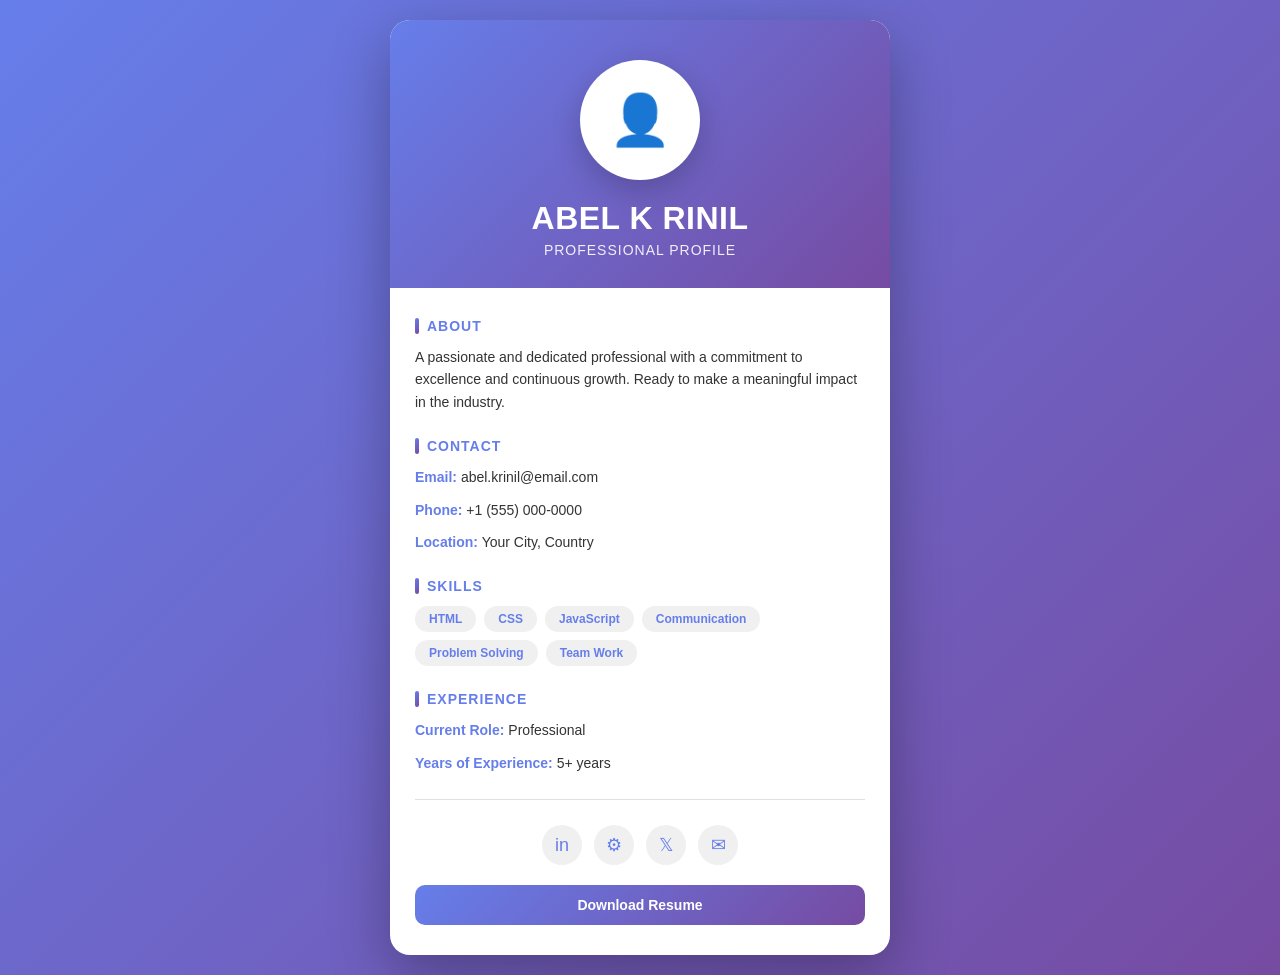
==== profile.html @ 77d21fb9 "UPDATE" ====
<!DOCTYPE html>
<html lang="en">
<head>
    <meta charset="UTF-8">
    <meta name="viewport" content="width=device-width, initial-scale=1.0">
    <title>ABEL K RINIL - Profile</title>
    <style>
        * {
            margin: 0;
            padding: 0;
            box-sizing: border-box;
        }

        body {
            font-family: 'Segoe UI', Tahoma, Geneva, Verdana, sans-serif;
            background: linear-gradient(135deg, #667eea 0%, #764ba2 100%);
            min-height: 100vh;
            display: flex;
            justify-content: center;
            align-items: center;
            padding: 20px;
        }

        .profile-container {
            background: white;
            border-radius: 20px;
            box-shadow: 0 20px 60px rgba(0, 0, 0, 0.3);
            max-width: 500px;
            width: 100%;
            overflow: hidden;
            animation: slideIn 0.5s ease-out;
        }

        @keyframes slideIn {
            from {
                opacity: 0;
                transform: translateY(20px);
            }
            to {
                opacity: 1;
                transform: translateY(0);
            }
        }

        .profile-header {
            background: linear-gradient(135deg, #667eea 0%, #764ba2 100%);
            padding: 40px 20px 30px;
            text-align: center;
            color: white;
        }

        .profile-pic {
            width: 120px;
            height: 120px;
            border-radius: 50%;
            background: white;
            margin: 0 auto 20px;
            display: flex;
            align-items: center;
            justify-content: center;
            font-size: 50px;
            box-shadow: 0 10px 30px rgba(0, 0, 0, 0.2);
        }

        .name {
            font-size: 32px;
            font-weight: 700;
            margin-bottom: 5px;
            letter-spacing: 0.5px;
        }

        .title {
            font-size: 14px;
            opacity: 0.9;
            font-weight: 300;
            letter-spacing: 1px;
            text-transform: uppercase;
        }

        .profile-body {
            padding: 30px 25px;
        }

        .section {
            margin-bottom: 25px;
        }

        .section-title {
            font-size: 14px;
            font-weight: 700;
            color: #667eea;
            text-transform: uppercase;
            letter-spacing: 1px;
            margin-bottom: 12px;
            display: flex;
            align-items: center;
        }

        .section-title::before {
            content: '';
            width: 4px;
            height: 16px;
            background: linear-gradient(135deg, #667eea 0%, #764ba2 100%);
            margin-right: 8px;
            border-radius: 2px;
        }

        .info-item {
            font-size: 14px;
            color: #333;
            margin-bottom: 10px;
            line-height: 1.6;
        }

        .info-label {
            font-weight: 600;
            color: #667eea;
        }

        .skills {
            display: flex;
            flex-wrap: wrap;
            gap: 8px;
        }

        .skill-tag {
            background: #f0f0f0;
            color: #667eea;
            padding: 6px 14px;
            border-radius: 20px;
            font-size: 12px;
            font-weight: 600;
            transition: all 0.3s ease;
        }

        .skill-tag:hover {
            background: #667eea;
            color: white;
            transform: translateY(-2px);
        }

        .social-links {
            display: flex;
            justify-content: center;
            gap: 12px;
            margin-top: 25px;
            padding-top: 25px;
            border-top: 1px solid #e0e0e0;
        }

        .social-link {
            width: 40px;
            height: 40px;
            border-radius: 50%;
            background: #f0f0f0;
            display: flex;
            align-items: center;
            justify-content: center;
            text-decoration: none;
            color: #667eea;
            font-size: 18px;
            transition: all 0.3s ease;
        }

        .social-link:hover {
            background: #667eea;
            color: white;
            transform: translateY(-3px);
        }

        .cta-button {
            width: 100%;
            padding: 12px;
            background: linear-gradient(135deg, #667eea 0%, #764ba2 100%);
            color: white;
            border: none;
            border-radius: 10px;
            font-size: 14px;
            font-weight: 600;
            cursor: pointer;
            margin-top: 20px;
            transition: all 0.3s ease;
        }

        .cta-button:hover {
            transform: translateY(-2px);
            box-shadow: 0 10px 25px rgba(102, 126, 234, 0.4);
        }

        .cta-button:active {
            transform: translateY(0);
        }

        @media (max-width: 480px) {
            .profile-header {
                padding: 30px 20px 25px;
            }

            .name {
                font-size: 26px;
            }

            .profile-body {
                padding: 20px;
            }
        }
    </style>
</head>
<body>
    <div class="profile-container">
        <div class="profile-header">
            <div class="profile-pic">👤</div>
            <h1 class="name">ABEL K RINIL</h1>
            <p class="title">Professional Profile</p>
        </div>

        <div class="profile-body">
            <div class="section">
                <div class="section-title">About</div>
                <div class="info-item">
                    A passionate and dedicated professional with a commitment to excellence and continuous growth. 
                    Ready to make a meaningful impact in the industry.
                </div>
            </div>

            <div class="section">
                <div class="section-title">Contact</div>
                <div class="info-item">
                    <span class="info-label">Email:</span> abel.krinil@email.com
                </div>
                <div class="info-item">
                    <span class="info-label">Phone:</span> +1 (555) 000-0000
                </div>
                <div class="info-item">
                    <span class="info-label">Location:</span> Your City, Country
                </div>
            </div>

            <div class="section">
                <div class="section-title">Skills</div>
                <div class="skills">
                    <span class="skill-tag">HTML</span>
                    <span class="skill-tag">CSS</span>
                    <span class="skill-tag">JavaScript</span>
                    <span class="skill-tag">Communication</span>
                    <span class="skill-tag">Problem Solving</span>
                    <span class="skill-tag">Team Work</span>
                </div>
            </div>

            <div class="section">
                <div class="section-title">Experience</div>
                <div class="info-item">
                    <span class="info-label">Current Role:</span> Professional
                </div>
                <div class="info-item">
                    <span class="info-label">Years of Experience:</span> 5+ years
                </div>
            </div>

            <div class="social-links">
                <a href="#" class="social-link" title="LinkedIn">in</a>
                <a href="#" class="social-link" title="GitHub">⚙</a>
                <a href="#" class="social-link" title="Twitter">𝕏</a>
                <a href="#" class="social-link" title="Email">✉</a>
            </div>

            <button class="cta-button">Download Resume</button>
        </div>
    </div>
</body>
</html>
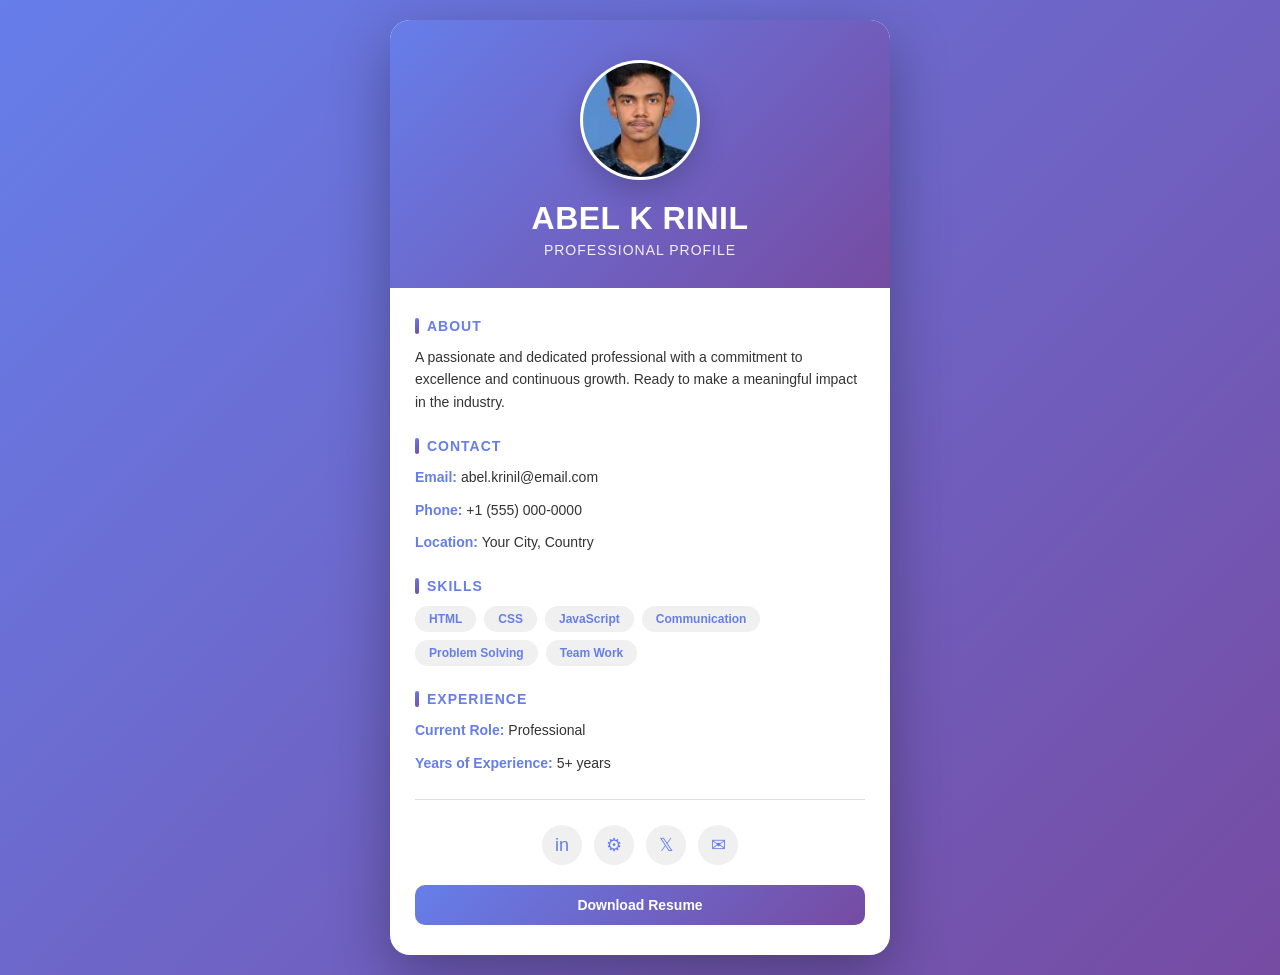
==== commit 9a50e99d: "update" ====
--- a/profile.html
+++ b/profile.html
@@ -55,11 +55,16 @@
             border-radius: 50%;
             background: white;
             margin: 0 auto 20px;
-            display: flex;
-            align-items: center;
-            justify-content: center;
-            font-size: 50px;
+            overflow: hidden;
             box-shadow: 0 10px 30px rgba(0, 0, 0, 0.2);
+            border: 3px solid rgba(255, 255, 255, 0.9);
+        }
+
+        .profile-pic img {
+            width: 100%;
+            height: 100%;
+            object-fit: cover;
+            display: block;
         }
 
         .name {
@@ -209,7 +214,9 @@
 <body>
     <div class="profile-container">
         <div class="profile-header">
-            <div class="profile-pic">👤</div>
+            <div class="profile-pic">
+                <img src="image.jpg" alt="ABEL K RINIL profile image">
+            </div>
             <h1 class="name">ABEL K RINIL</h1>
             <p class="title">Professional Profile</p>
         </div>
